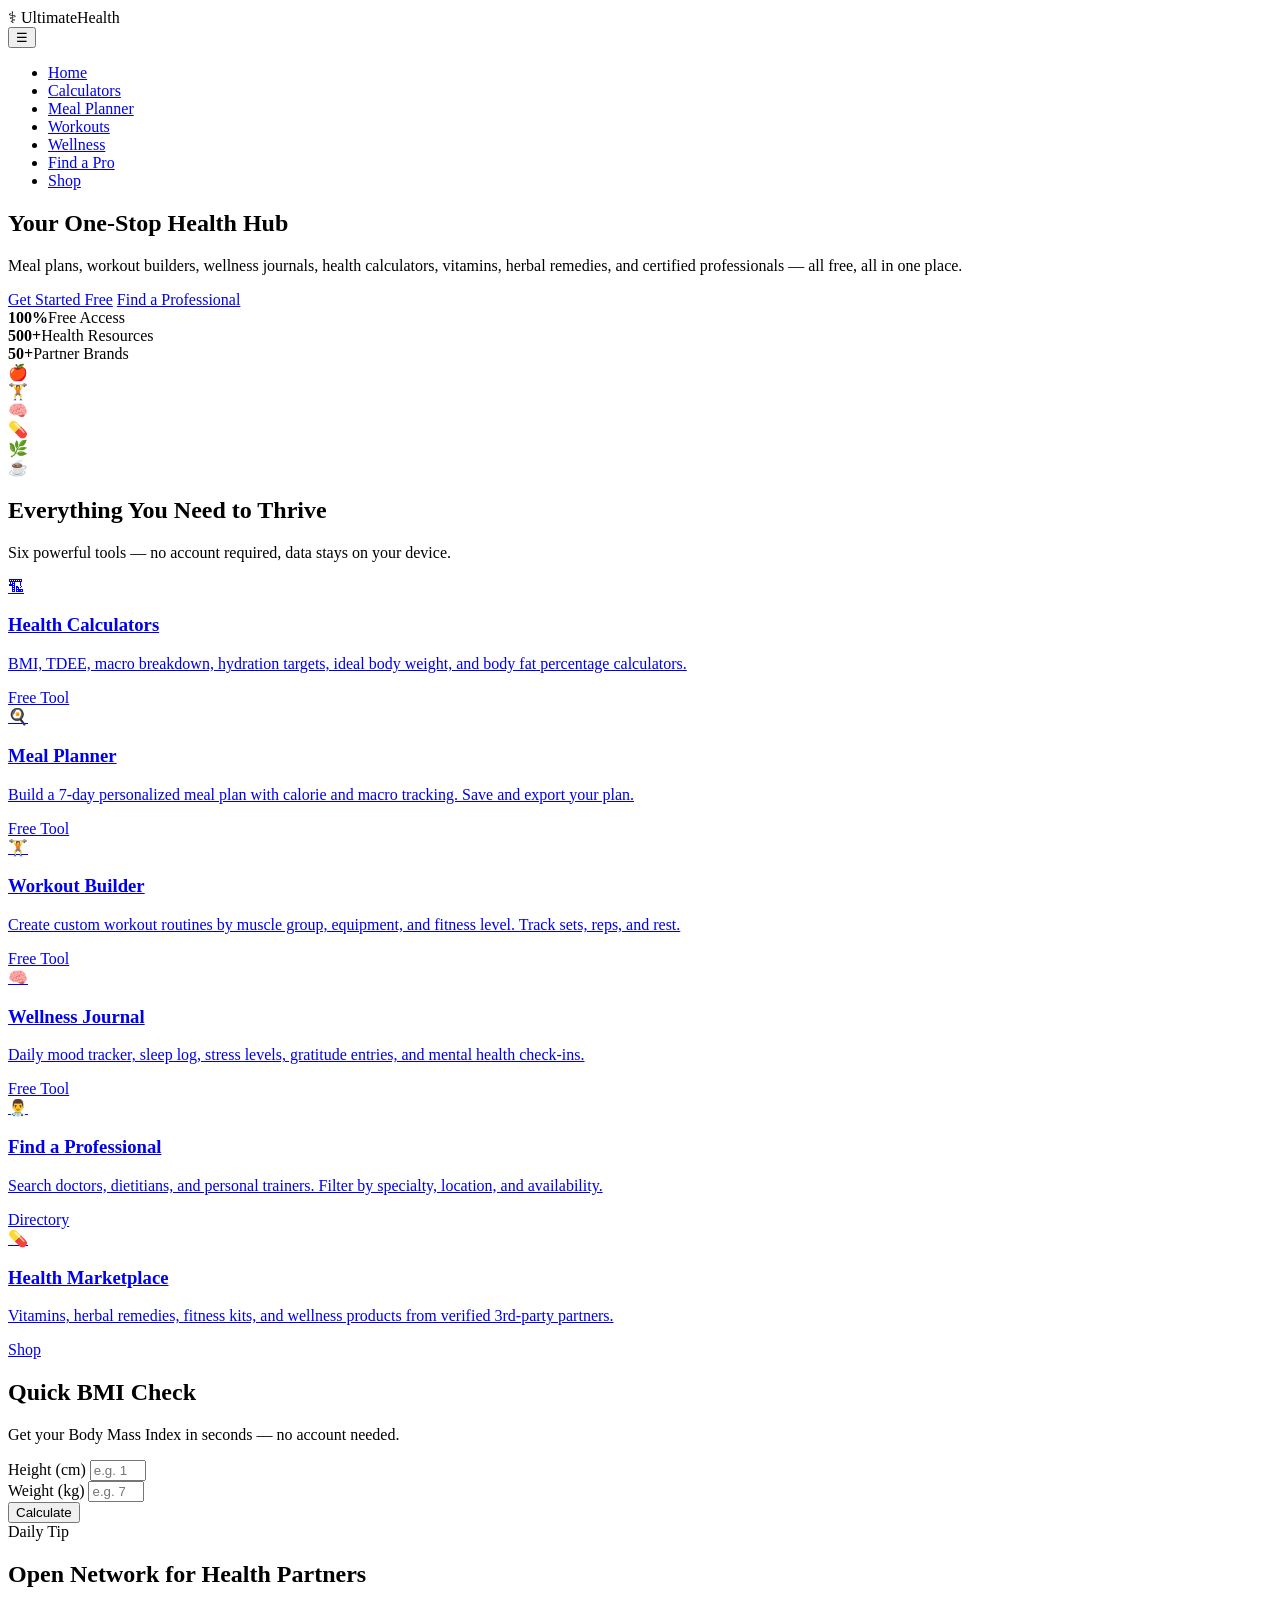
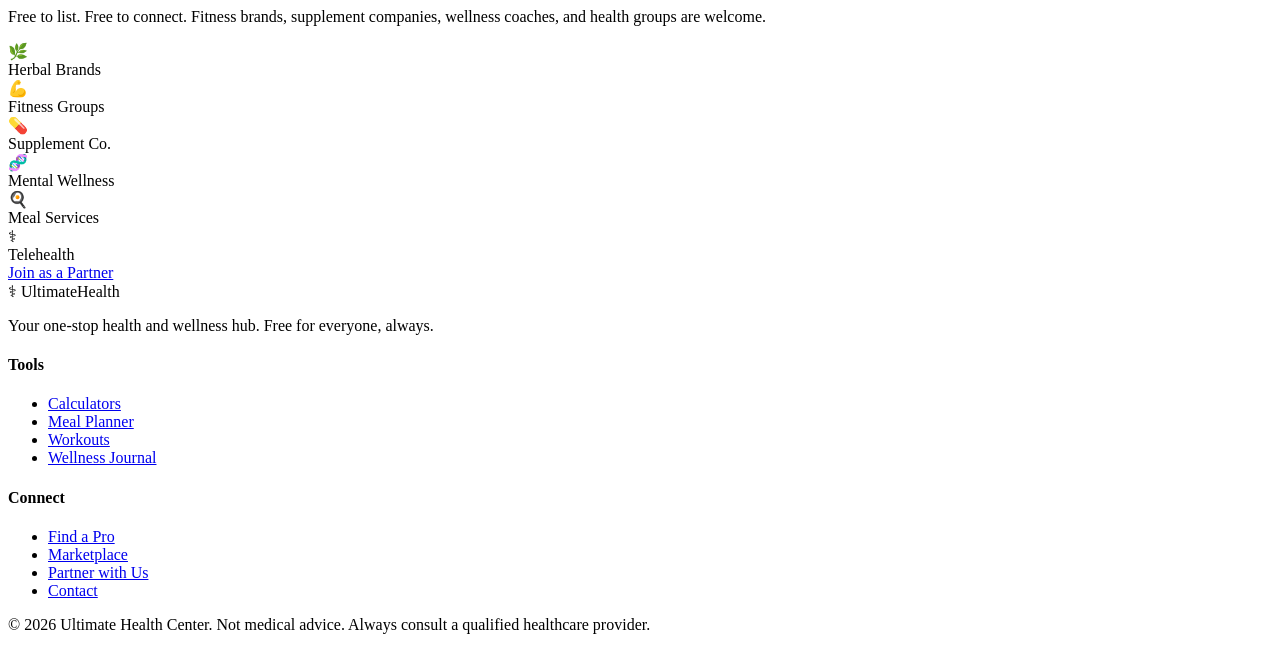
==== frontend/index.html @ b3f1462a "feat: add frontend/index.html - landing page with hero, features grid, quick BMI widget, tips ticker" ====
<!DOCTYPE html>
<html lang="en">
<head>
<meta charset="UTF-8">
<meta name="viewport" content="width=device-width, initial-scale=1.0">
<title>Ultimate Health Center</title>
<link rel="stylesheet" href="css/styles.css">
<link href="https://fonts.googleapis.com/css2?family=Inter:wght@300;400;600;700;800&display=swap" rel="stylesheet">
</head>
<body>
<!-- NAV -->
<nav class="navbar" id="navbar">
  <div class="nav-brand"><span class="logo-icon">&#9877;</span> UltimateHealth</div>
  <button class="hamburger" id="hamburger" aria-label="menu">&#9776;</button>
  <ul class="nav-links" id="navLinks">
    <li><a href="index.html" class="active">Home</a></li>
    <li><a href="calculators.html">Calculators</a></li>
    <li><a href="meal-planner.html">Meal Planner</a></li>
    <li><a href="workout-builder.html">Workouts</a></li>
    <li><a href="wellness-journal.html">Wellness</a></li>
    <li><a href="find-professional.html">Find a Pro</a></li>
    <li><a href="marketplace.html">Shop</a></li>
  </ul>
</nav>

<!-- HERO -->
<section class="hero">
  <div class="hero-content">
    <h1>Your One-Stop <span class="accent">Health Hub</span></h1>
    <p>Meal plans, workout builders, wellness journals, health calculators, vitamins, herbal remedies, and certified professionals — all free, all in one place.</p>
    <div class="hero-cta">
      <a href="calculators.html" class="btn btn-primary">Get Started Free</a>
      <a href="find-professional.html" class="btn btn-outline">Find a Professional</a>
    </div>
    <div class="hero-stats">
      <div class="stat"><strong>100%</strong><span>Free Access</span></div>
      <div class="stat"><strong>500+</strong><span>Health Resources</span></div>
      <div class="stat"><strong>50+</strong><span>Partner Brands</span></div>
    </div>
  </div>
  <div class="hero-visual">
    <div class="health-ring">
      <div class="ring-item" style="--i:0">&#127822;</div>
      <div class="ring-item" style="--i:1">&#127947;</div>
      <div class="ring-item" style="--i:2">&#129504;</div>
      <div class="ring-item" style="--i:3">&#128138;</div>
      <div class="ring-item" style="--i:4">&#127807;</div>
      <div class="ring-item" style="--i:5">&#9749;</div>
    </div>
  </div>
</section>

<!-- FEATURES GRID -->
<section class="section" id="features">
  <h2 class="section-title">Everything You Need to Thrive</h2>
  <p class="section-sub">Six powerful tools — no account required, data stays on your device.</p>
  <div class="features-grid">
    <a href="calculators.html" class="feature-card">
      <div class="card-icon">&#127959;</div>
      <h3>Health Calculators</h3>
      <p>BMI, TDEE, macro breakdown, hydration targets, ideal body weight, and body fat percentage calculators.</p>
      <span class="card-tag">Free Tool</span>
    </a>
    <a href="meal-planner.html" class="feature-card">
      <div class="card-icon">&#127859;</div>
      <h3>Meal Planner</h3>
      <p>Build a 7-day personalized meal plan with calorie and macro tracking. Save and export your plan.</p>
      <span class="card-tag">Free Tool</span>
    </a>
    <a href="workout-builder.html" class="feature-card">
      <div class="card-icon">&#127947;</div>
      <h3>Workout Builder</h3>
      <p>Create custom workout routines by muscle group, equipment, and fitness level. Track sets, reps, and rest.</p>
      <span class="card-tag">Free Tool</span>
    </a>
    <a href="wellness-journal.html" class="feature-card">
      <div class="card-icon">&#129504;</div>
      <h3>Wellness Journal</h3>
      <p>Daily mood tracker, sleep log, stress levels, gratitude entries, and mental health check-ins.</p>
      <span class="card-tag">Free Tool</span>
    </a>
    <a href="find-professional.html" class="feature-card">
      <div class="card-icon">&#128104;&#8205;&#9877;&#65039;</div>
      <h3>Find a Professional</h3>
      <p>Search doctors, dietitians, and personal trainers. Filter by specialty, location, and availability.</p>
      <span class="card-tag">Directory</span>
    </a>
    <a href="marketplace.html" class="feature-card">
      <div class="card-icon">&#128138;</div>
      <h3>Health Marketplace</h3>
      <p>Vitamins, herbal remedies, fitness kits, and wellness products from verified 3rd-party partners.</p>
      <span class="card-tag">Shop</span>
    </a>
  </div>
</section>

<!-- QUICK BMI WIDGET -->
<section class="section bmi-widget-section">
  <div class="widget-container">
    <div class="widget-text">
      <h2>Quick BMI Check</h2>
      <p>Get your Body Mass Index in seconds — no account needed.</p>
    </div>
    <div class="widget-form" id="quickBmi">
      <div class="form-row">
        <div class="form-group">
          <label>Height (cm)</label>
          <input type="number" id="bmiH" placeholder="e.g. 175" min="100" max="250">
        </div>
        <div class="form-group">
          <label>Weight (kg)</label>
          <input type="number" id="bmiW" placeholder="e.g. 70" min="30" max="300">
        </div>
        <button class="btn btn-primary" onclick="calcQuickBMI()">Calculate</button>
      </div>
      <div id="bmiResult" class="bmi-result hidden"></div>
    </div>
  </div>
</section>

<!-- WELLNESS TIPS TICKER -->
<section class="tips-ticker">
  <div class="ticker-label">Daily Tip</div>
  <div class="ticker-track" id="tipsTicker"></div>
</section>

<!-- PARTNER / NETWORK SECTION -->
<section class="section partners-section">
  <h2 class="section-title">Open Network for Health Partners</h2>
  <p class="section-sub">Free to list. Free to connect. Fitness brands, supplement companies, wellness coaches, and health groups are welcome.</p>
  <div class="partner-grid">
    <div class="partner-card"><div class="partner-logo">&#127807;</div><span>Herbal Brands</span></div>
    <div class="partner-card"><div class="partner-logo">&#128170;</div><span>Fitness Groups</span></div>
    <div class="partner-card"><div class="partner-logo">&#128138;</div><span>Supplement Co.</span></div>
    <div class="partner-card"><div class="partner-logo">&#129516;</div><span>Mental Wellness</span></div>
    <div class="partner-card"><div class="partner-logo">&#127859;</div><span>Meal Services</span></div>
    <div class="partner-card"><div class="partner-logo">&#9877;</div><span>Telehealth</span></div>
  </div>
  <a href="#" class="btn btn-primary" style="margin-top:2rem">Join as a Partner</a>
</section>

<!-- FOOTER -->
<footer class="footer">
  <div class="footer-grid">
    <div class="footer-brand">
      <div class="nav-brand"><span class="logo-icon">&#9877;</span> UltimateHealth</div>
      <p>Your one-stop health and wellness hub. Free for everyone, always.</p>
    </div>
    <div class="footer-links">
      <h4>Tools</h4>
      <ul>
        <li><a href="calculators.html">Calculators</a></li>
        <li><a href="meal-planner.html">Meal Planner</a></li>
        <li><a href="workout-builder.html">Workouts</a></li>
        <li><a href="wellness-journal.html">Wellness Journal</a></li>
      </ul>
    </div>
    <div class="footer-links">
      <h4>Connect</h4>
      <ul>
        <li><a href="find-professional.html">Find a Pro</a></li>
        <li><a href="marketplace.html">Marketplace</a></li>
        <li><a href="#">Partner with Us</a></li>
        <li><a href="#">Contact</a></li>
      </ul>
    </div>
  </div>
  <div class="footer-bottom">
    <p>&copy; 2026 Ultimate Health Center. Not medical advice. Always consult a qualified healthcare provider.</p>
  </div>
</footer>

<script src="js/main.js"></script>
</body>
</html>
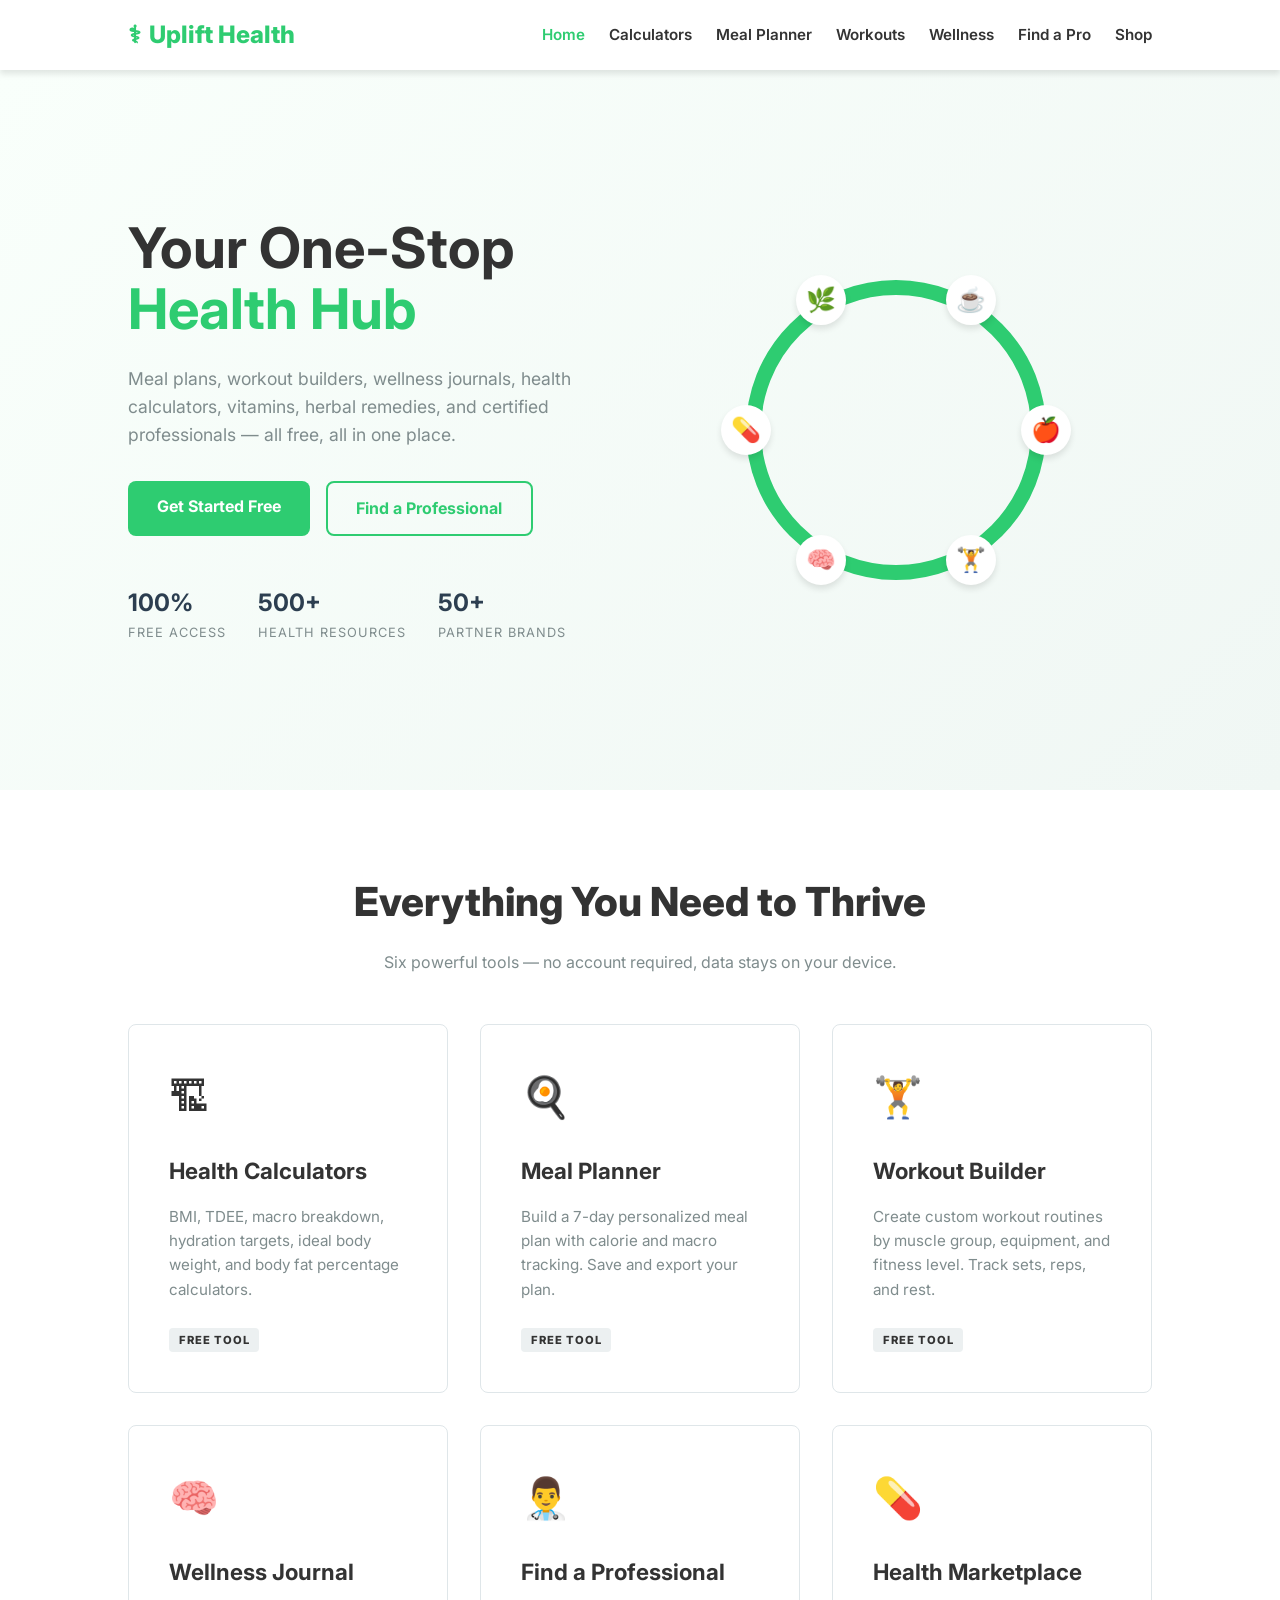
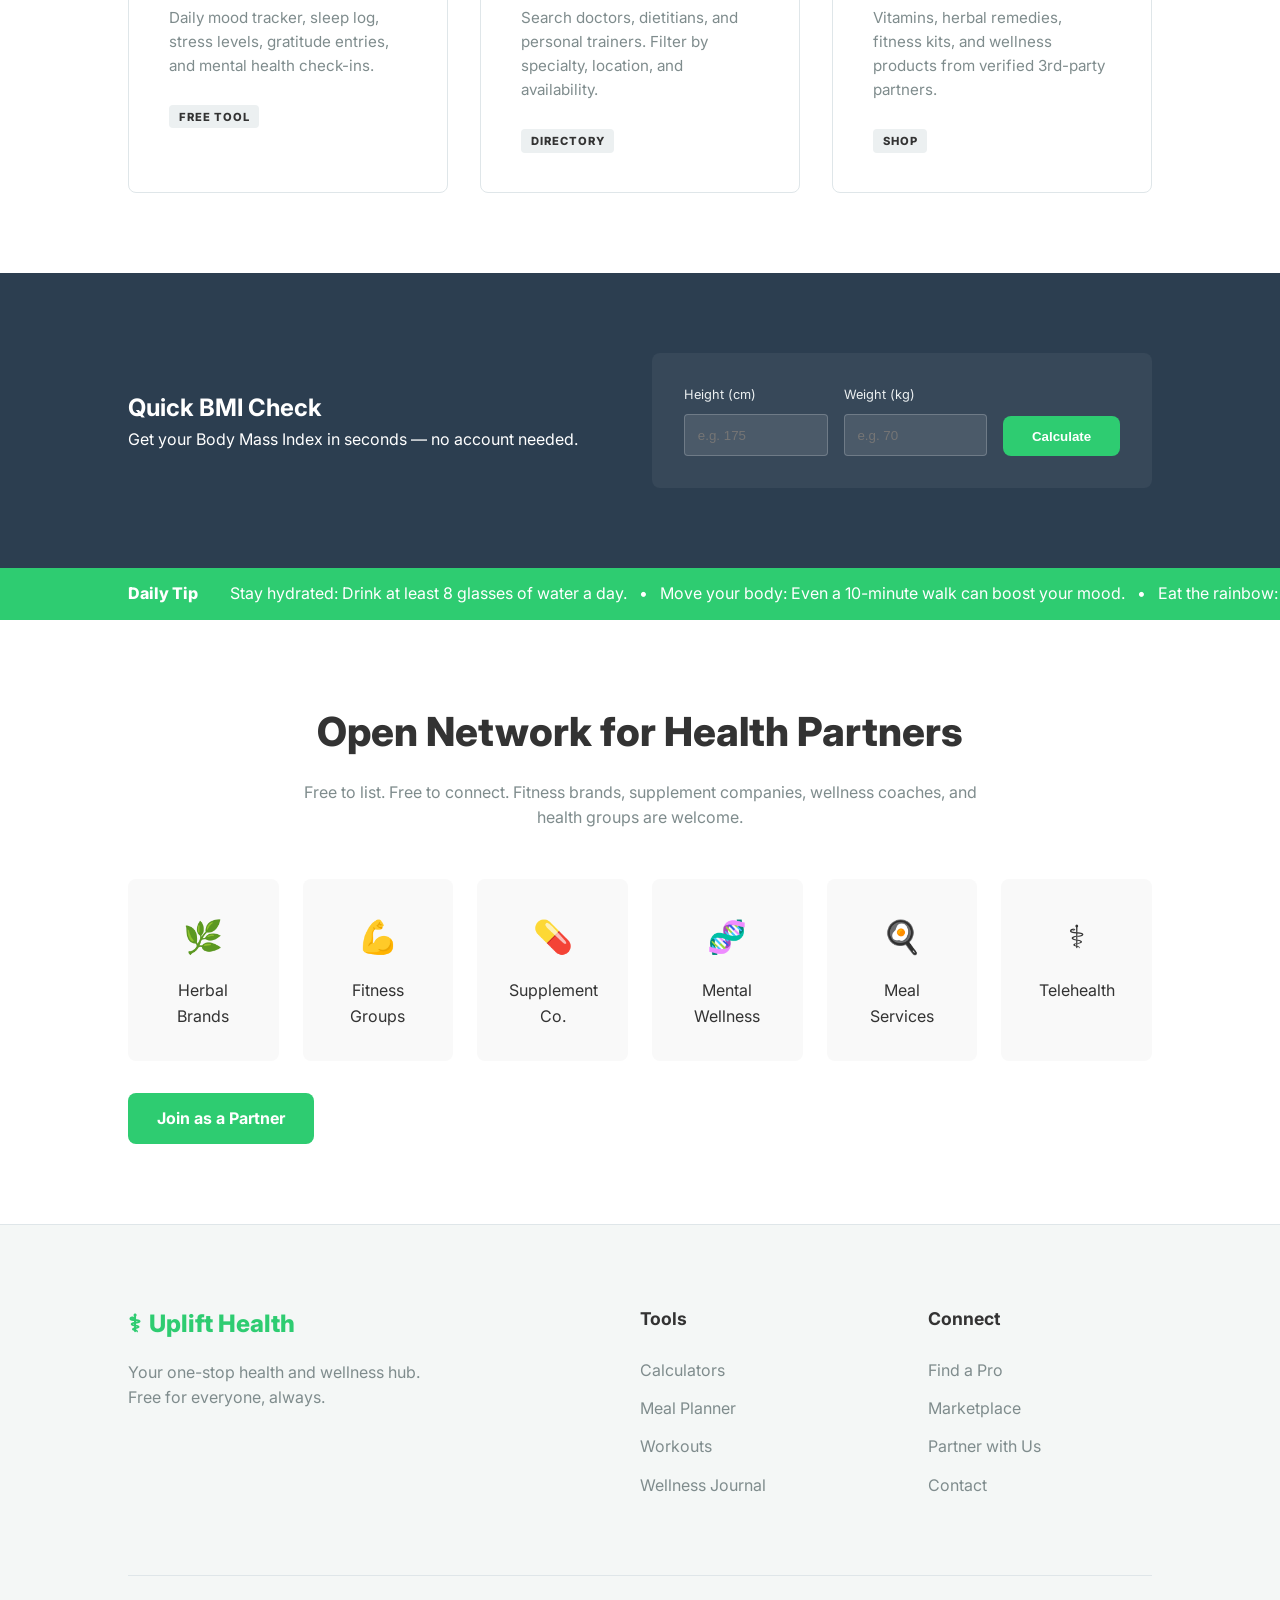
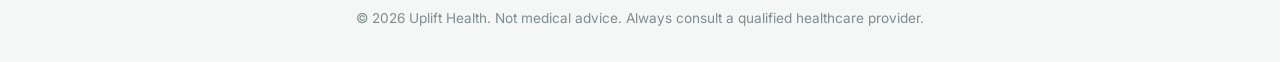
==== commit 186c9085: "chore: rename branding to Uplift Health Agent-Logs-Url: https://github.com/ncsound919/ultimate-healt" ====
--- a/frontend/index.html
+++ b/frontend/index.html
@@ -3,14 +3,14 @@
 <head>
 <meta charset="UTF-8">
 <meta name="viewport" content="width=device-width, initial-scale=1.0">
-<title>Ultimate Health Center</title>
+<title>Uplift Health</title>
 <link rel="stylesheet" href="css/styles.css">
 <link href="https://fonts.googleapis.com/css2?family=Inter:wght@300;400;600;700;800&display=swap" rel="stylesheet">
 </head>
 <body>
 <!-- NAV -->
 <nav class="navbar" id="navbar">
-  <div class="nav-brand"><span class="logo-icon">&#9877;</span> UltimateHealth</div>
+  <div class="nav-brand"><span class="logo-icon">&#9877;</span> Uplift Health</div>
   <button class="hamburger" id="hamburger" aria-label="menu">&#9776;</button>
   <ul class="nav-links" id="navLinks">
     <li><a href="index.html" class="active">Home</a></li>
@@ -143,7 +143,7 @@
 <footer class="footer">
   <div class="footer-grid">
     <div class="footer-brand">
-      <div class="nav-brand"><span class="logo-icon">&#9877;</span> UltimateHealth</div>
+      <div class="nav-brand"><span class="logo-icon">&#9877;</span> Uplift Health</div>
       <p>Your one-stop health and wellness hub. Free for everyone, always.</p>
     </div>
     <div class="footer-links">
@@ -166,7 +166,7 @@
     </div>
   </div>
   <div class="footer-bottom">
-    <p>&copy; 2026 Ultimate Health Center. Not medical advice. Always consult a qualified healthcare provider.</p>
+    <p>&copy; 2026 Uplift Health. Not medical advice. Always consult a qualified healthcare provider.</p>
   </div>
 </footer>
 
--- a/frontend/css/styles.css
+++ b/frontend/css/styles.css
@@ -0,0 +1,420 @@
+:root {
+  --primary: #2ecc71;
+  --primary-dark: #27ae60;
+  --secondary: #3498db;
+  --dark: #2c3e50;
+  --light: #ecf0f1;
+  --white: #ffffff;
+  --text: #333333;
+  --text-muted: #7f8c8d;
+  --border: #dfe6e9;
+  --accent: #e67e22;
+  --shadow: 0 4px 6px rgba(0,0,0,0.1);
+  --radius: 8px;
+}
+
+* {
+  box-sizing: border-box;
+  margin: 0;
+  padding: 0;
+}
+
+body {
+  font-family: 'Inter', sans-serif;
+  line-height: 1.6;
+  color: var(--text);
+  background: var(--white);
+}
+
+a {
+  text-decoration: none;
+  color: inherit;
+}
+
+ul {
+  list-style: none;
+}
+
+.section {
+  padding: 5rem 10%;
+}
+
+.section-title {
+  text-align: center;
+  font-size: 2.5rem;
+  margin-bottom: 1rem;
+  font-weight: 800;
+}
+
+.section-sub {
+  text-align: center;
+  color: var(--text-muted);
+  max-width: 700px;
+  margin: 0 auto 3rem;
+}
+
+/* NAVBAR */
+.navbar {
+  display: flex;
+  justify-content: space-between;
+  align-items: center;
+  padding: 1rem 10%;
+  background: var(--white);
+  box-shadow: var(--shadow);
+  position: sticky;
+  top: 0;
+  z-index: 1000;
+}
+
+.nav-brand {
+  font-size: 1.5rem;
+  font-weight: 800;
+  color: var(--primary);
+  display: flex;
+  align-items: center;
+  gap: 0.5rem;
+}
+
+.nav-links {
+  display: flex;
+  gap: 1.5rem;
+}
+
+.nav-links a {
+  font-weight: 600;
+  font-size: 0.95rem;
+  transition: color 0.3s;
+}
+
+.nav-links a:hover, .nav-links a.active {
+  color: var(--primary);
+}
+
+.hamburger {
+  display: none;
+  font-size: 1.5rem;
+  background: none;
+  border: none;
+  cursor: pointer;
+}
+
+/* HERO */
+.hero {
+  display: grid;
+  grid-template-columns: 1fr 1fr;
+  align-items: center;
+  padding: 5rem 10%;
+  background: linear-gradient(135deg, #f9fffb 0%, #f0f7f4 100%);
+  min-height: 80vh;
+}
+
+.hero-content h1 {
+  font-size: 3.5rem;
+  line-height: 1.1;
+  margin-bottom: 1.5rem;
+}
+
+.hero-content .accent {
+  color: var(--primary);
+}
+
+.hero-content p {
+  font-size: 1.1rem;
+  color: var(--text-muted);
+  margin-bottom: 2rem;
+  max-width: 500px;
+}
+
+.hero-cta {
+  display: flex;
+  gap: 1rem;
+  margin-bottom: 3rem;
+}
+
+.btn {
+  padding: 0.8rem 1.8rem;
+  border-radius: var(--radius);
+  font-weight: 700;
+  cursor: pointer;
+  transition: all 0.3s;
+  display: inline-block;
+}
+
+.btn-primary {
+  background: var(--primary);
+  color: var(--white);
+  border: none;
+}
+
+.btn-primary:hover {
+  background: var(--primary-dark);
+  transform: translateY(-2px);
+}
+
+.btn-outline {
+  border: 2px solid var(--primary);
+  color: var(--primary);
+}
+
+.btn-outline:hover {
+  background: var(--primary);
+  color: var(--white);
+}
+
+.hero-stats {
+  display: flex;
+  gap: 2rem;
+}
+
+.stat {
+  display: flex;
+  flex-direction: column;
+}
+
+.stat strong {
+  font-size: 1.5rem;
+  color: var(--dark);
+}
+
+.stat span {
+  font-size: 0.8rem;
+  text-transform: uppercase;
+  letter-spacing: 1px;
+  color: var(--text-muted);
+}
+
+/* HERO VISUAL / RING */
+.hero-visual {
+  display: flex;
+  justify-content: center;
+  position: relative;
+}
+
+.health-ring {
+  width: 300px;
+  height: 300px;
+  border: 15px solid var(--primary);
+  border-radius: 50%;
+  position: relative;
+  animation: rotate 20s linear infinite;
+}
+
+.ring-item {
+  position: absolute;
+  width: 50px;
+  height: 50px;
+  background: var(--white);
+  box-shadow: var(--shadow);
+  border-radius: 50%;
+  display: flex;
+  align-items: center;
+  justify-content: center;
+  font-size: 1.5rem;
+  left: calc(50% - 25px);
+  top: calc(50% - 25px);
+  transform: rotate(calc(var(--i) * 60deg)) translate(150px) rotate(calc(var(--i) * -60deg));
+}
+
+@keyframes rotate {
+  from { transform: rotate(0deg); }
+  to { transform: rotate(360deg); }
+}
+
+/* FEATURES GRID */
+.features-grid {
+  display: grid;
+  grid-template-columns: repeat(auto-fit, minmax(300px, 1fr));
+  gap: 2rem;
+}
+
+.feature-card {
+  background: var(--white);
+  padding: 2.5rem;
+  border-radius: var(--radius);
+  border: 1px solid var(--border);
+  transition: all 0.3s;
+  position: relative;
+  overflow: hidden;
+}
+
+.feature-card:hover {
+  transform: translateY(-10px);
+  border-color: var(--primary);
+  box-shadow: 0 10px 30px rgba(46, 204, 113, 0.1);
+}
+
+.card-icon {
+  font-size: 2.5rem;
+  margin-bottom: 1.5rem;
+  display: block;
+}
+
+.feature-card h3 {
+  margin-bottom: 1rem;
+  font-size: 1.4rem;
+}
+
+.feature-card p {
+  color: var(--text-muted);
+  font-size: 0.95rem;
+  margin-bottom: 1.5rem;
+}
+
+.card-tag {
+  font-size: 0.7rem;
+  text-transform: uppercase;
+  font-weight: 800;
+  letter-spacing: 1px;
+  background: var(--light);
+  padding: 0.3rem 0.6rem;
+  border-radius: 4px;
+}
+
+/* BMI WIDGET */
+.bmi-widget-section {
+  background: var(--dark);
+  color: var(--white);
+}
+
+.widget-container {
+  display: flex;
+  justify-content: space-between;
+  align-items: center;
+  gap: 3rem;
+}
+
+.widget-form {
+  background: rgba(255,255,255,0.05);
+  padding: 2rem;
+  border-radius: var(--radius);
+  width: 500px;
+}
+
+.form-row {
+  display: flex;
+  gap: 1rem;
+  align-items: flex-end;
+}
+
+.form-group {
+  display: flex;
+  flex-direction: column;
+  flex: 1;
+}
+
+.form-group label {
+  font-size: 0.8rem;
+  margin-bottom: 0.5rem;
+  color: var(--light);
+}
+
+.form-group input {
+  padding: 0.8rem;
+  border-radius: 4px;
+  border: 1px solid rgba(255,255,255,0.2);
+  background: rgba(255,255,255,0.1);
+  color: var(--white);
+}
+
+.bmi-result {
+  margin-top: 1.5rem;
+  padding: 1rem;
+  border-radius: 4px;
+  background: var(--primary);
+  text-align: center;
+  font-weight: 700;
+}
+
+.hidden { display: none; }
+
+/* TICKER */
+.tips-ticker {
+  background: var(--primary);
+  color: var(--white);
+  padding: 0.8rem 10%;
+  display: flex;
+  overflow: hidden;
+  white-space: nowrap;
+}
+
+.ticker-label {
+  font-weight: 800;
+  margin-right: 2rem;
+  flex-shrink: 0;
+}
+
+.ticker-track {
+  animation: ticker 40s linear infinite;
+}
+
+@keyframes ticker {
+  0% { transform: translateX(100%); }
+  100% { transform: translateX(-100%); }
+}
+
+/* PARTNERS */
+.partner-grid {
+  display: grid;
+  grid-template-columns: repeat(auto-fit, minmax(150px, 1fr));
+  gap: 1.5rem;
+  margin-top: 2rem;
+}
+
+.partner-card {
+  text-align: center;
+  padding: 2rem;
+  background: #f9f9f9;
+  border-radius: var(--radius);
+}
+
+.partner-logo {
+  font-size: 2rem;
+  margin-bottom: 1rem;
+}
+
+/* FOOTER */
+.footer {
+  background: #f4f7f6;
+  padding: 5rem 10% 2rem;
+  border-top: 1px solid var(--border);
+}
+
+.footer-grid {
+  display: grid;
+  grid-template-columns: 2fr 1fr 1fr;
+  gap: 4rem;
+  margin-bottom: 4rem;
+}
+
+.footer-brand .nav-brand { margin-bottom: 1rem; }
+.footer-brand p { color: var(--text-muted); max-width: 300px; }
+
+.footer-links h4 { margin-bottom: 1.5rem; font-size: 1.1rem; }
+.footer-links li { margin-bottom: 0.8rem; }
+.footer-links a { color: var(--text-muted); transition: color 0.3s; }
+.footer-links a:hover { color: var(--primary); }
+
+.footer-bottom {
+  text-align: center;
+  padding-top: 2rem;
+  border-top: 1px solid var(--border);
+  color: var(--text-muted);
+  font-size: 0.85rem;
+}
+
+/* RESPONSIVE */
+@media (max-width: 900px) {
+  .hero { grid-template-columns: 1fr; text-align: center; padding-top: 3rem; }
+  .hero-content { display: flex; flex-direction: column; align-items: center; }
+  .hero-visual { display: none; }
+  .widget-container { flex-direction: column; text-align: center; }
+  .widget-form { width: 100%; }
+  .footer-grid { grid-template-columns: 1fr 1fr; }
+}
+
+@media (max-width: 600px) {
+  .nav-links { display: none; }
+  .hamburger { display: block; }
+  .hero-content h1 { font-size: 2.5rem; }
+  .footer-grid { grid-template-columns: 1fr; }
+}
